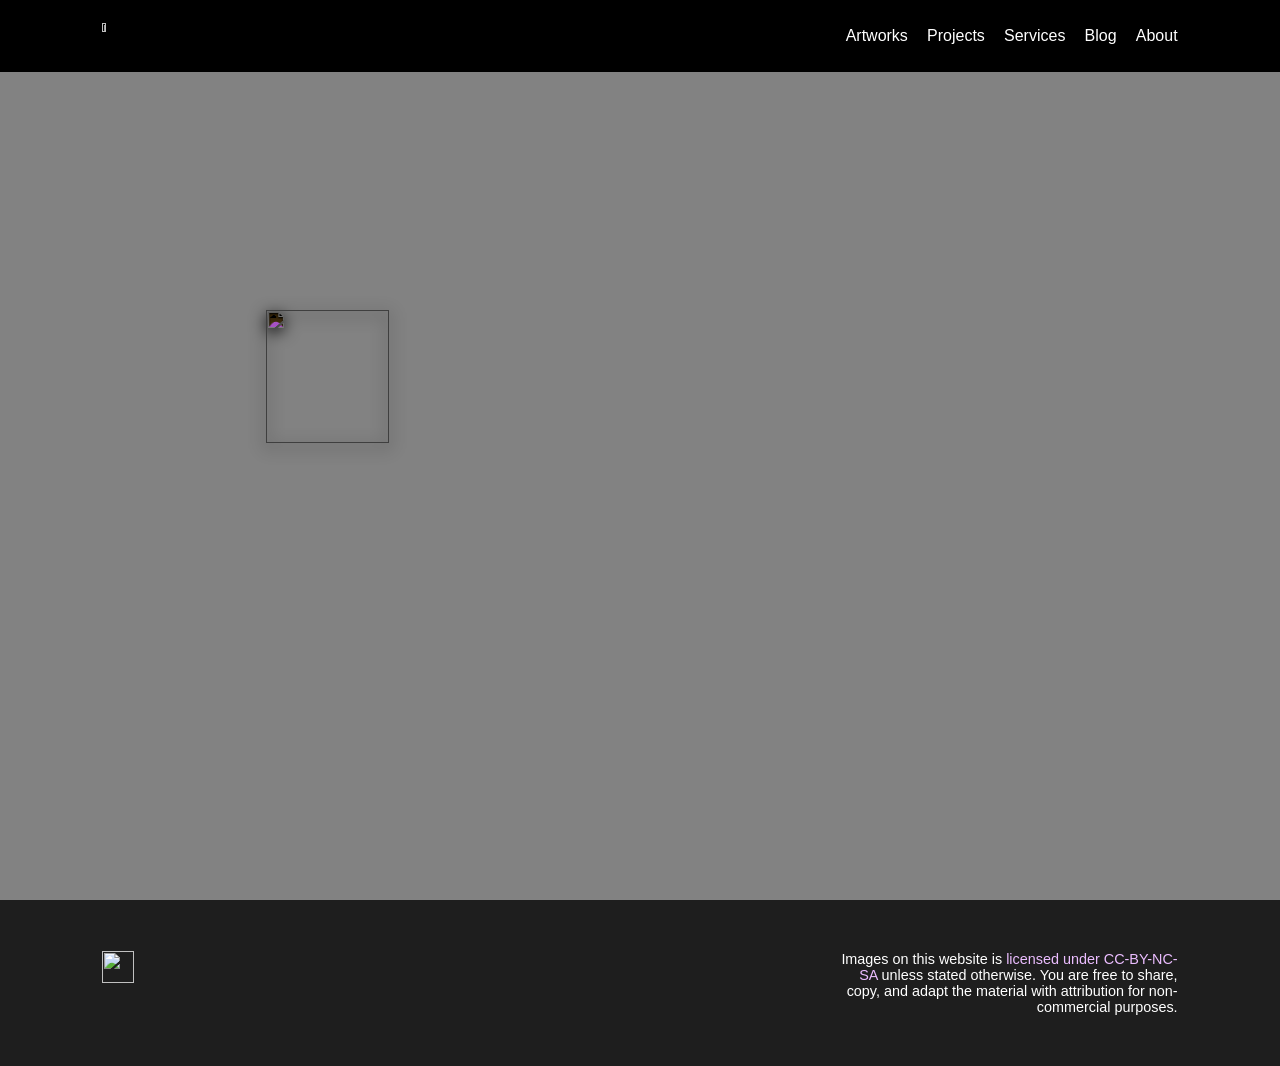
==== index.html @ 1b78b903 "initial" ====
<html lang="en">
    <head>
        <meta charset="UTF-8" />
        <meta name="viewport" content="width=device-width, initial-scale=1.0" />
        <link rel="preconnect" href="https://rsms.me/" />
        <link rel="stylesheet" href="https://rsms.me/inter/inter.css" />
        <link rel="stylesheet" href="/stylesheet.css" />
        <title>Homepage - ododevs</title>
    </head>

    <body>
        <div id="header">
            <div>
                <img
                    src="/web-assets/ododevs logo white.png"
                    style="height: 35%"
                />
            </div>
            <div id="links">
                <a href="/art/">Artworks</a>
                <a href="/projects/">Projects</a>
                <a href="/subsystem/">Services</a>
                <a href="/blog/">Blog</a>
                <a href="/me/">About</a>
            </div>
            <select id="links-dropdown">
                <option>Homepage</option>
                <option>Artworks</option>
                <option>Projects</option>
                <option>Services</option>
                <option>Blog</option>
                <option>About</option>
            </select>
        </div>
        <div id="hero">
            <img
                src="/web-assets/artworks/adipllogo.svg"
                style="
                    filter: invert(100%)
                        drop-shadow(0px 4px 8px rgba(0, 0, 0, 50));
                    height: 40%;
                "
            />
            <div></div>
        </div>
        <div id="content"></div>
        <div id="footer">
            <div id="logo-footer">
                <img
                    src="/web-assets/ododevs logo white.png"
                    style="height: 32px"
                />
            </div>
            <div id="footer-links">
            </div>
            <div id="footer-text">
                Images on this website is
                <a href="https://creativecommons.org/licenses/by-nc-sa/4.0/"
                    >licensed under CC-BY-NC-SA</a
                >
                unless stated otherwise. You are free to share, copy, and adapt
                the material with attribution for non-commercial purposes.
            </div>
        </div>
    </body>
</html>
---- stylesheet.css ----
:root {
	font-family: Inter, sans-serif;
	font-feature-settings: 'liga' 1, 'calt' 1;
}

@supports (font-variation-settings: normal) {
	:root {
		font-family: InterVariable, sans-serif;
	}
}

body {
	padding: 0;
	margin: 0;
	background-color: rgb(130, 130, 130);
	color: rgb(100, 74, 111);
	overflow-x: hidden;
}

#header {
	padding-left: 8%;
	background-color: rgb(0, 0, 0);
	padding-right: 8%;
	height: 8%;
	display: flex;
	flex-wrap: wrap;
	justify-content: space-between;
	align-items: center;
	color: white;
}

#header #links {
	display: flex;
	flex-direction: row;
	gap: 1.2rem;
}

#header #links a {
	color: white;
	text-decoration: none;
}

#header #links a:hover {
	color: rgb(230, 171, 255);
}

#hero {
	height: 92%;
	padding-left: 20%;
	padding-right: 20%;
	background-image:
		url(/web-assets/artworks/painterly\ study\ 2.png);
	background-repeat: no-repeat;
	background-size: cover;
	background-position: center;
	display: flex;
	flex-direction: column;
	justify-content: center;
	font-size: 1.6rem;
	text-shadow: 0px 3px 7px rgba(0, 0, 0, 0.61);
}

#hero * {
	margin: 10px;
	color: white;
}

#hero img {
	max-width: 100%;
}

#content {
	padding-left: 8%;
	;
}

#footer {
	padding-top: 4%;
	padding-bottom: 4%;
	padding-left: 8%;
	padding-right: 8%;
	background-color: rgb(30, 30, 30);
	color: white;
	display: grid;
	grid-template-columns: repeat(3, 1fr);
	grid-template-rows: repeat(1, 1fr);
	gap: 8px;
	flex-wrap: wrap;
	flex-direction: column;
	justify-content: center;
	font-size: 0.9rem;
}

#footer #footer-text {
	text-align: right;
}

#footer #footer-links {
	display: flex;
	flex-direction: row;
	justify-content: center;
	text-align: center;
	gap: 2%;
}

#footer a {
	color: rgb(235, 189, 255);
	text-decoration: none;
}

#footer a:hover {
	color: rgb(255, 255, 255);
}


#links-dropdown {
	display: none;
}

@media (max-width: 630px) {
	#links a {
		display: none;
	}

	#links-dropdown {
		display: block;
		padding: 5px;
		border-radius: 5px;
	}
}


@media (max-width: 1000px) {
	#footer {
		padding-top: 8%;
		padding-bottom: 8%;
		padding-left: 8%;
		padding-right: 8%;
		background-color: rgb(30, 30, 30);
		color: white;
		display: grid;
		grid-template-columns: repeat(1, 1fr);
		grid-template-rows: repeat(3, 1fr);
		gap: 8px;
		flex-wrap: wrap;
		flex-direction: column;
		justify-content: center;
		font-size: 0.9rem;
	}

	#footer #logo-footer {
		padding-bottom: 10%;
		display: flex;
		justify-content: center;
	}

	#footer #footer-text {
		text-align: center;
	}
}
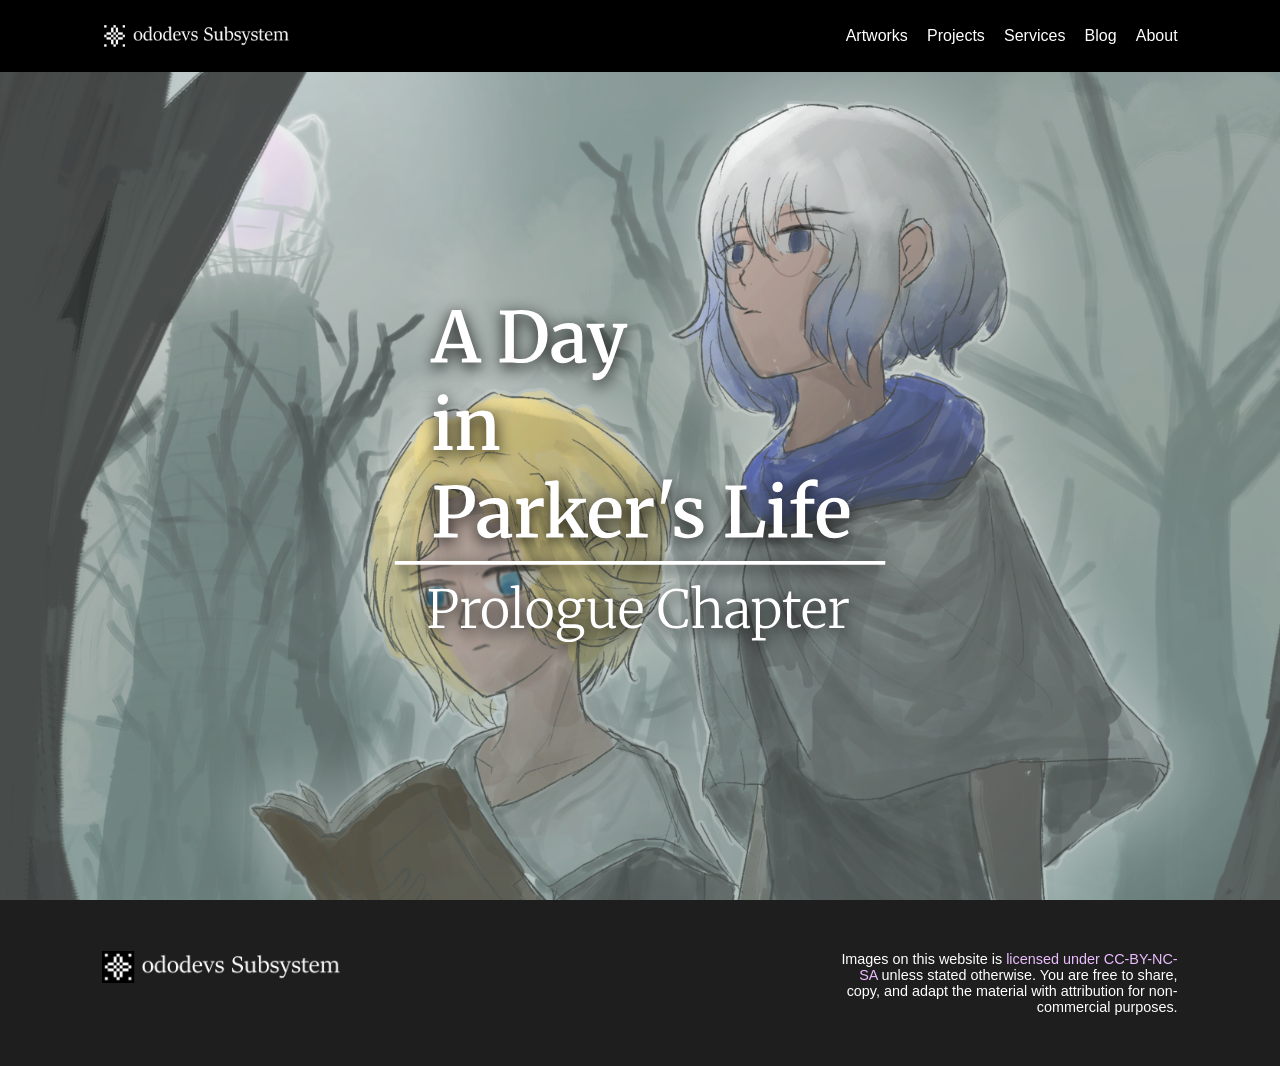
==== commit 73456a1e: "remove leading slash in asset names" ====
--- a/index.html
+++ b/index.html
@@ -4,7 +4,7 @@
         <meta name="viewport" content="width=device-width, initial-scale=1.0" />
         <link rel="preconnect" href="https://rsms.me/" />
         <link rel="stylesheet" href="https://rsms.me/inter/inter.css" />
-        <link rel="stylesheet" href="/stylesheet.css" />
+        <link rel="stylesheet" href="stylesheet.css" />
         <title>Homepage - ododevs</title>
     </head>
 
@@ -12,7 +12,7 @@
         <div id="header">
             <div>
                 <img
-                    src="/web-assets/ododevs logo white.png"
+                    src="web-assets/ododevs logo white.png"
                     style="height: 35%"
                 />
             </div>
@@ -34,7 +34,7 @@
         </div>
         <div id="hero">
             <img
-                src="/web-assets/artworks/adipllogo.svg"
+                src="web-assets/artworks/adipllogo.svg"
                 style="
                     filter: invert(100%)
                         drop-shadow(0px 4px 8px rgba(0, 0, 0, 50));
@@ -47,7 +47,7 @@
         <div id="footer">
             <div id="logo-footer">
                 <img
-                    src="/web-assets/ododevs logo white.png"
+                    src="web-assets/ododevs logo white.png"
                     style="height: 32px"
                 />
             </div>
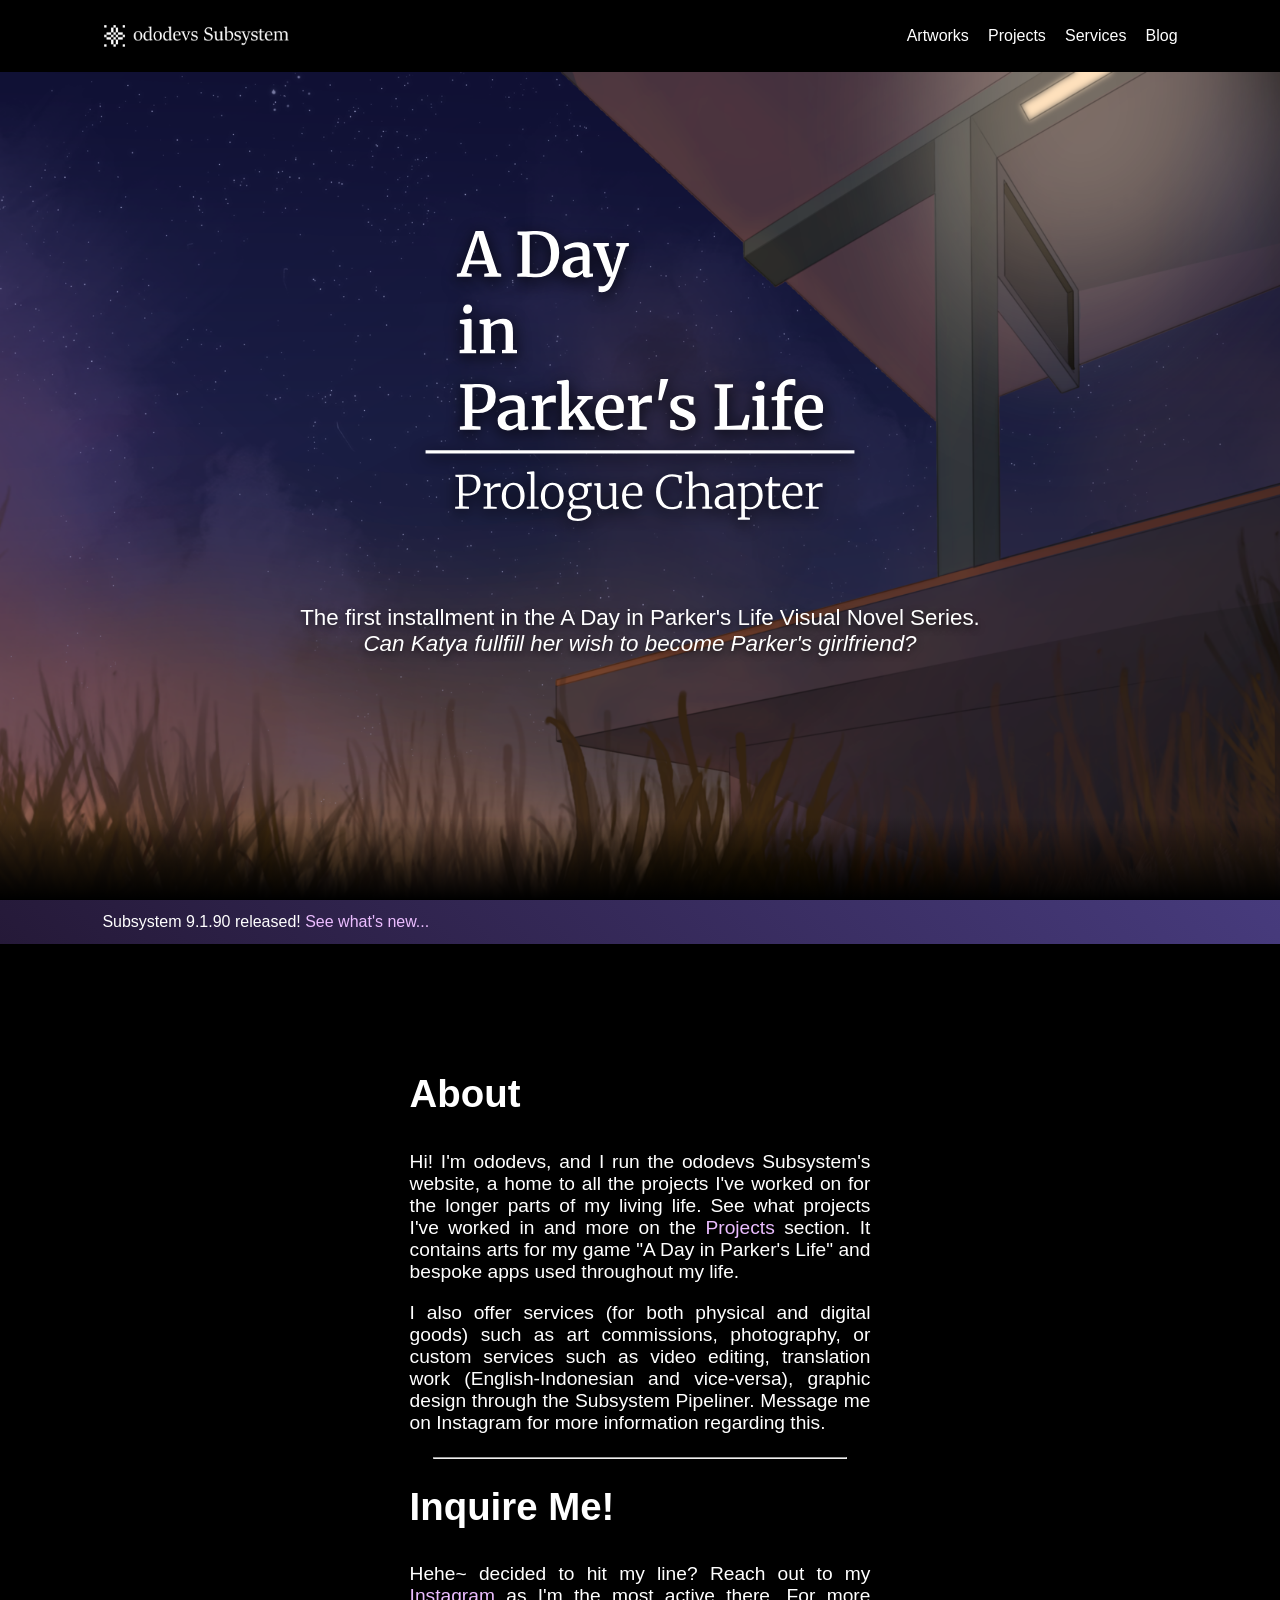
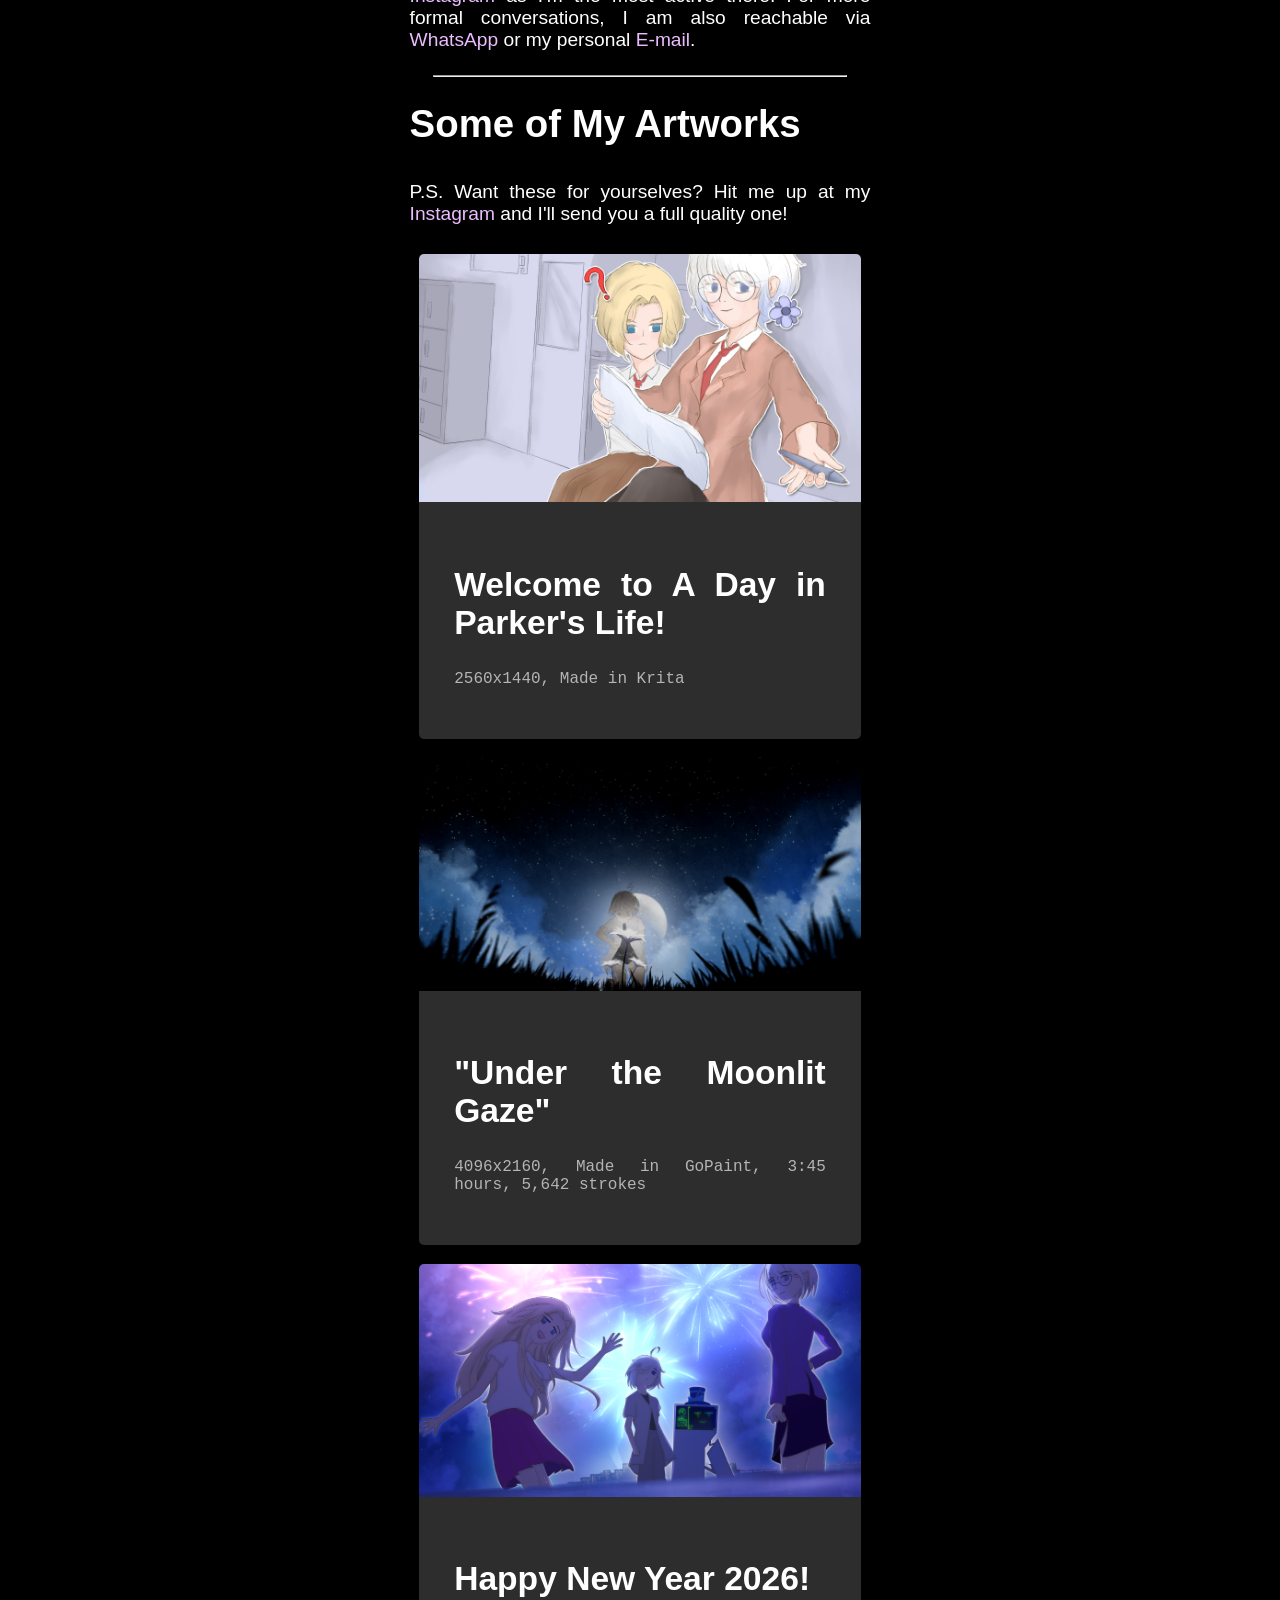
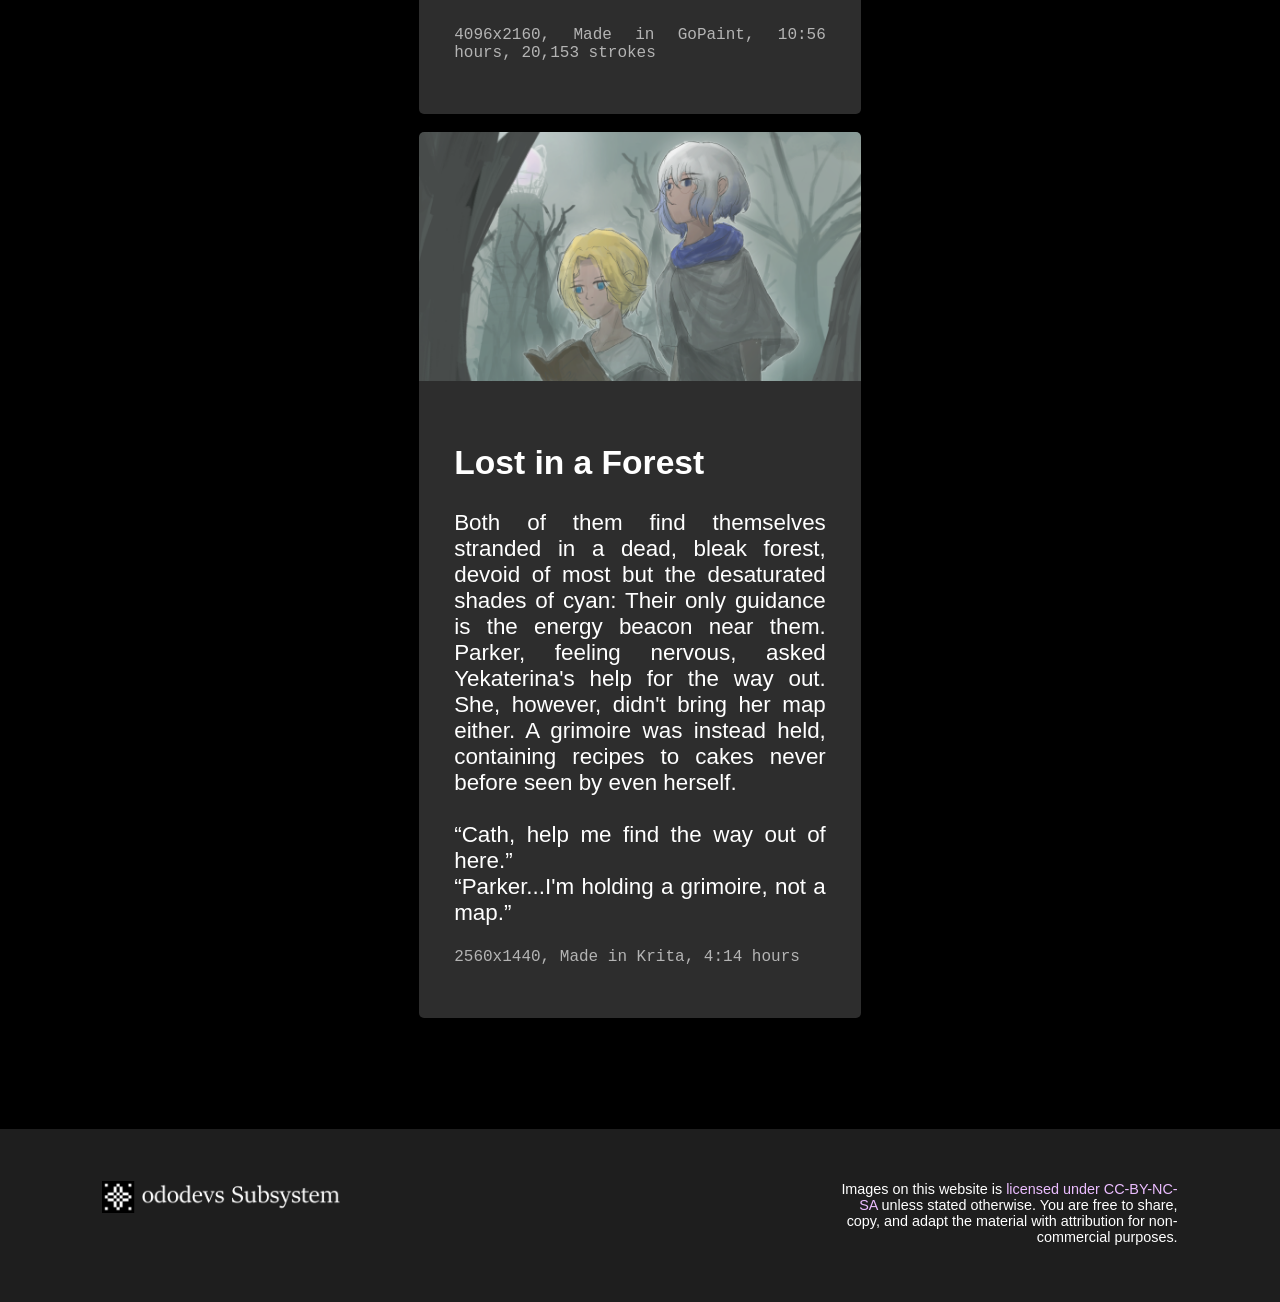
==== commit 11c3b8f0: "new version essentially final iirc idk man" ====
--- a/index.html
+++ b/index.html
@@ -1,66 +1,147 @@
 <html lang="en">
-    <head>
-        <meta charset="UTF-8" />
-        <meta name="viewport" content="width=device-width, initial-scale=1.0" />
-        <link rel="preconnect" href="https://rsms.me/" />
-        <link rel="stylesheet" href="https://rsms.me/inter/inter.css" />
-        <link rel="stylesheet" href="stylesheet.css" />
-        <title>Homepage - ododevs</title>
-    </head>
 
-    <body>
-        <div id="header">
-            <div>
-                <img
-                    src="web-assets/ododevs logo white.png"
-                    style="height: 35%"
-                />
-            </div>
-            <div id="links">
-                <a href="/art/">Artworks</a>
-                <a href="/projects/">Projects</a>
-                <a href="/subsystem/">Services</a>
-                <a href="/blog/">Blog</a>
-                <a href="/me/">About</a>
-            </div>
-            <select id="links-dropdown">
-                <option>Homepage</option>
-                <option>Artworks</option>
-                <option>Projects</option>
-                <option>Services</option>
-                <option>Blog</option>
-                <option>About</option>
-            </select>
+<head>
+    <meta charset="UTF-8" />
+    <meta name="viewport" content="width=device-width, initial-scale=1.0" />
+    <link rel="preconnect" href="https://rsms.me/" />
+    <link rel="stylesheet" href="https://rsms.me/inter/inter.css" />
+    <link rel="stylesheet" href="/stylesheet.css" />
+    <title>Homepage - ododevs</title>
+</head>
+
+<body>
+    <div id="header">
+        <div>
+            <img src="/web-assets/ododevs logo white.png" style="height: 35%" />
         </div>
-        <div id="hero">
-            <img
-                src="web-assets/artworks/adipllogo.svg"
-                style="
+        <div id="links">
+            <a href="/art/">Artworks</a>
+            <a href="/projects/">Projects</a>
+            <a href="/subsystem/">Services</a>
+            <a href="/blog/">Blog</a>
+        </div>
+        <select id="links-dropdown">
+            <option value="">Homepage</option>
+            <option value="art">Artworks</option>
+            <option value="projects">Projects</option>
+            <option value="subsystem">Services</option>
+            <option value="blog">Blog</option>
+        </select>
+    </div>
+    <div id="hero">
+        <img src="/web-assets/artworks/adipllogo.svg" style="
                     filter: invert(100%)
                         drop-shadow(0px 4px 8px rgba(0, 0, 0, 50));
-                    height: 40%;
-                "
-            />
-            <div></div>
-        </div>
-        <div id="content"></div>
-        <div id="footer">
-            <div id="logo-footer">
-                <img
-                    src="web-assets/ododevs logo white.png"
-                    style="height: 32px"
-                />
+                    height: 35%;
+                " />
+        <p>The first installment in the A Day in Parker's Life Visual Novel Series.<br><i>Can Katya fullfill her wish to
+                become Parker's girlfriend?</i></p>
+        <div></div>
+    </div>
+    <div id="banner" style="display:block;">
+        Subsystem 9.1.90 released!
+        <a href="">See what's new...</a>
+    </div>
+    <div id="content">
+        <h1>About</h1>
+        <p>
+            Hi! I'm ododevs, and I run the ododevs Subsystem's website,
+            a home to all the projects I've worked on for the longer
+            parts of my living life. See what projects I've worked
+            in and more on the <a href="projects/">Projects</a> section. It contains arts for my game "A Day in Parker's
+            Life" and bespoke apps used throughout my life.
+        </p>
+        <p>I also offer services (for both physical and digital goods) such as art commissions, photography, or custom
+            services such as video editing, translation work (English-Indonesian and vice-versa), graphic design through
+            the Subsystem Pipeliner. Message me on Instagram for more information regarding this.</p>
+        <hr>
+        <h1>
+            Inquire Me!
+        </h1>
+        <p>
+            Hehe~ decided to hit my line? Reach out to my <a href="INSTA LINK">Instagram</a>
+            as I'm the most active there. For more formal conversations, I am also
+            reachable via <a href="WHATSAPP LINK">WhatsApp</a> or my personal
+            <a href="EMAIL">E-mail</a>.
+        </p>
+        <hr>
+        <h1>Some of My Artworks</h1>
+        <p>P.S. Want these for yourselves? Hit me up at my <a href="INSTA LINK">Instagram</a> and I'll send you a full
+            quality one!</p>
+        <div id="artwork-container">
+            <div class="artwork">
+                <img src="/web-assets/artworks/title screen7.png">
+                <div class="artwork-info">
+                    <h2>Welcome to A Day in Parker's Life!</h2>
+                    <p class="mono">
+                        2560x1440, Made in Krita
+                    </p>
+                </div>
             </div>
-            <div id="footer-links">
+            <div class="artwork">
+                <img src="/web-assets/artworks/Untitled 43_202604220904_54665.png">
+                <div class="artwork-info">
+                    <h2>"Under the Moonlit Gaze"</h2>
+                    <p class="mono">
+                        4096x2160, Made in GoPaint, 3:45 hours, 5,642 strokes
+                    </p>
+                </div>
             </div>
-            <div id="footer-text">
-                Images on this website is
-                <a href="https://creativecommons.org/licenses/by-nc-sa/4.0/"
-                    >licensed under CC-BY-NC-SA</a
-                >
-                unless stated otherwise. You are free to share, copy, and adapt
-                the material with attribution for non-commercial purposes.
+            <div class="artwork">
+                <img src="/web-assets/artworks/Untitled 296_202604212254_32360.png">
+                <div class="artwork-info">
+                    <h2>Happy New Year 2026!</h2>
+                    <p class="mono">
+                        4096x2160, Made in GoPaint, 10:56 hours, 20,153 strokes
+                    </p>
+                </div>
+            </div>
+            <div class="artwork">
+                <img src="/web-assets/artworks/painterly study 2.png">
+                <div class="artwork-info">
+                    <h2>Lost in a Forest</h2>
+                    <p>Both of them find themselves stranded in a dead, bleak forest, devoid of most but the desaturated
+                        shades of cyan: Their only guidance is the energy beacon near them. Parker, feeling nervous,
+                        asked Yekaterina's help for the way out. She, however, didn't bring her map either. A grimoire
+                        was instead held, containing recipes to cakes never before seen by even herself.
+                        <br><br>
+                        “Cath, help me find the way out of here.”<br>
+                        “Parker...I'm holding a grimoire, not a map.”
+                    </p>
+                    <p class="mono">
+                        2560x1440, Made in Krita, 4:14 hours
+                    </p>
+                </div>
             </div>
         </div>
-    </body>
-</html>
+    </div>
+
+    </div>
+    <div id="footer">
+        <div id="logo-footer">
+            <img src="/web-assets/ododevs logo white.png" style="height: 32px" />
+        </div>
+        <div id="footer-links">
+        </div>
+        <div id="footer-text">
+            Images on this website is
+            <a href="https://creativecommons.org/licenses/by-nc-sa/4.0/">licensed under CC-BY-NC-SA</a>
+            unless stated otherwise. You are free to share, copy, and adapt
+            the material with attribution for non-commercial purposes.
+        </div>
+    </div>
+</body>
+<script>
+    const linksDropdown = document.getElementById('links-dropdown');
+    linksDropdown.addEventListener('change', function () {
+        const targetPath = this.value;
+        if (targetPath === "") {
+            window.location.href = "/";
+        } else {
+            window.location.href = `/${targetPath}/`;
+        }
+        this.value = "";
+    });
+</script>
+
+</html>
--- a/stylesheet.css
+++ b/stylesheet.css
@@ -12,8 +12,8 @@
 body {
 	padding: 0;
 	margin: 0;
-	background-color: rgb(130, 130, 130);
-	color: rgb(100, 74, 111);
+	background-color: rgb(30, 30, 30);
+	color: rgb(255, 255, 255);
 	overflow-x: hidden;
 }
 
@@ -27,21 +27,39 @@
 	justify-content: space-between;
 	align-items: center;
 	color: white;
+	z-index: 999;
 }
 
 #header #links {
 	display: flex;
 	flex-direction: row;
 	gap: 1.2rem;
+
 }
 
 #header #links a {
 	color: white;
 	text-decoration: none;
+	font-size: 100%;
 }
 
 #header #links a:hover {
 	color: rgb(230, 171, 255);
+	text-decoration: underline;
+}
+
+#header #links .currently-selected {
+	text-decoration: underline;
+	text-decoration-style: wavy;
+}
+
+#banner {
+	padding: 1%;
+	padding-left: 8%;
+	padding-right: 8%;
+	background: linear-gradient(224deg, rgba(71, 59, 125, 1) 0%, rgb(37, 25, 56) 100%);
+	display: flex;
+	justify-content: space-between;
 }
 
 #hero {
@@ -49,20 +67,39 @@
 	padding-left: 20%;
 	padding-right: 20%;
 	background-image:
-		url(/web-assets/artworks/painterly\ study\ 2.png);
+		linear-gradient(180deg, rgba(0, 0, 0, 0) 90%, rgba(0, 0, 0, 1) 100%),
+		url(/web-assets/artworks/mainmenu.png);
 	background-repeat: no-repeat;
 	background-size: cover;
 	background-position: center;
 	display: flex;
 	flex-direction: column;
 	justify-content: center;
-	font-size: 1.6rem;
+	font-size: 1.4rem;
 	text-shadow: 0px 3px 7px rgba(0, 0, 0, 0.61);
 }
 
+#hero-alt {
+	height: 30%;
+	padding-left: 20%;
+	padding-right: 20%;
+	background-image:
+		linear-gradient(180deg, rgba(0, 0, 0, 0) 90%, rgba(0, 0, 0, 1) 100%),
+		url(/web-assets/artworks/mainmenu.png);
+	background-repeat: no-repeat;
+	background-size: cover;
+	background-position: center;
+	display: flex;
+	flex-direction: column;
+	justify-content: center;
+	font-size: 1.4rem;
+	text-shadow: 0px 3px 7px rgba(0, 0, 0, 0.61);
+}
+
 #hero * {
-	margin: 10px;
-	color: white;
+	padding: 4%;
+	color: white;
+	text-align: center;
 }
 
 #hero img {
@@ -70,8 +107,50 @@
 }
 
 #content {
-	padding-left: 8%;
-	;
+	font-size: 1.2rem;
+	text-align: justify;
+	padding-left: 32%;
+	padding-right: 32%;
+	padding-top: 8%;
+	padding-bottom: 8%;
+	color: white;
+	background-color: black;
+}
+
+#content img {
+	width: 100%;
+	border-radius: 5px 5px 0px 0px;
+}
+
+#content h1 {
+	padding-bottom: 2%;
+}
+
+#content #artwork-container {
+	display: grid;
+	grid-template-columns: repeat(1, 1fr);
+}
+
+#content #artwork-container .artwork {
+	padding: 2%;
+}
+
+#content .artwork-info {
+	font-size: 1.4rem;
+	border-radius: 0px 0px 5px 5px;
+	background-color: rgb(45, 45, 45);
+	padding: 8%;
+}
+
+
+.mono {
+	font-family: monospace;
+	font-size: 1rem;
+	color: rgb(180, 180, 180);
+}
+
+hr {
+	margin: 5%;
 }
 
 #footer {
@@ -103,13 +182,17 @@
 	gap: 2%;
 }
 
-#footer a {
+a {
 	color: rgb(235, 189, 255);
 	text-decoration: none;
 }
 
-#footer a:hover {
+a:hover {
 	color: rgb(255, 255, 255);
+}
+
+#header .currently-selected {
+	color: rgb(235, 189, 255);
 }
 
 
@@ -118,19 +201,49 @@
 }
 
 @media (max-width: 630px) {
+
+
 	#links a {
 		display: none;
 	}
 
 	#links-dropdown {
 		display: block;
-		padding: 5px;
+		padding: 10px;
 		border-radius: 5px;
-	}
+		background-color: rgb(30, 30, 30);
+		border: 1px solid rgb(100, 74, 111);
+		color: white;
+	}
+
+	#hero p {
+		display: none;
+	}
+
+
 }
 
 
 @media (max-width: 1000px) {
+
+	#banner {
+		padding: 2%;
+		padding-left: 8%;
+		padding-right: 8%;
+		background: linear-gradient(224deg, rgba(71, 59, 125, 1) 0%, rgb(37, 25, 56) 100%);
+	}
+
+	#content {
+		font-size: 1.2rem;
+		text-align: justify;
+		padding-left: 8%;
+		padding-right: 8%;
+		padding-top: 8%;
+		padding-bottom: 8%;
+		color: white;
+		background-color: black;
+	}
+
 	#footer {
 		padding-top: 8%;
 		padding-bottom: 8%;
@@ -148,6 +261,10 @@
 		font-size: 0.9rem;
 	}
 
+	#footer #footer-links {
+		display: none;
+	}
+
 	#footer #logo-footer {
 		padding-bottom: 10%;
 		display: flex;
@@ -157,4 +274,9 @@
 	#footer #footer-text {
 		text-align: center;
 	}
+
+	#content #artwork-container {
+		display: grid;
+		grid-template-columns: repeat(1, 1fr);
+	}
 }
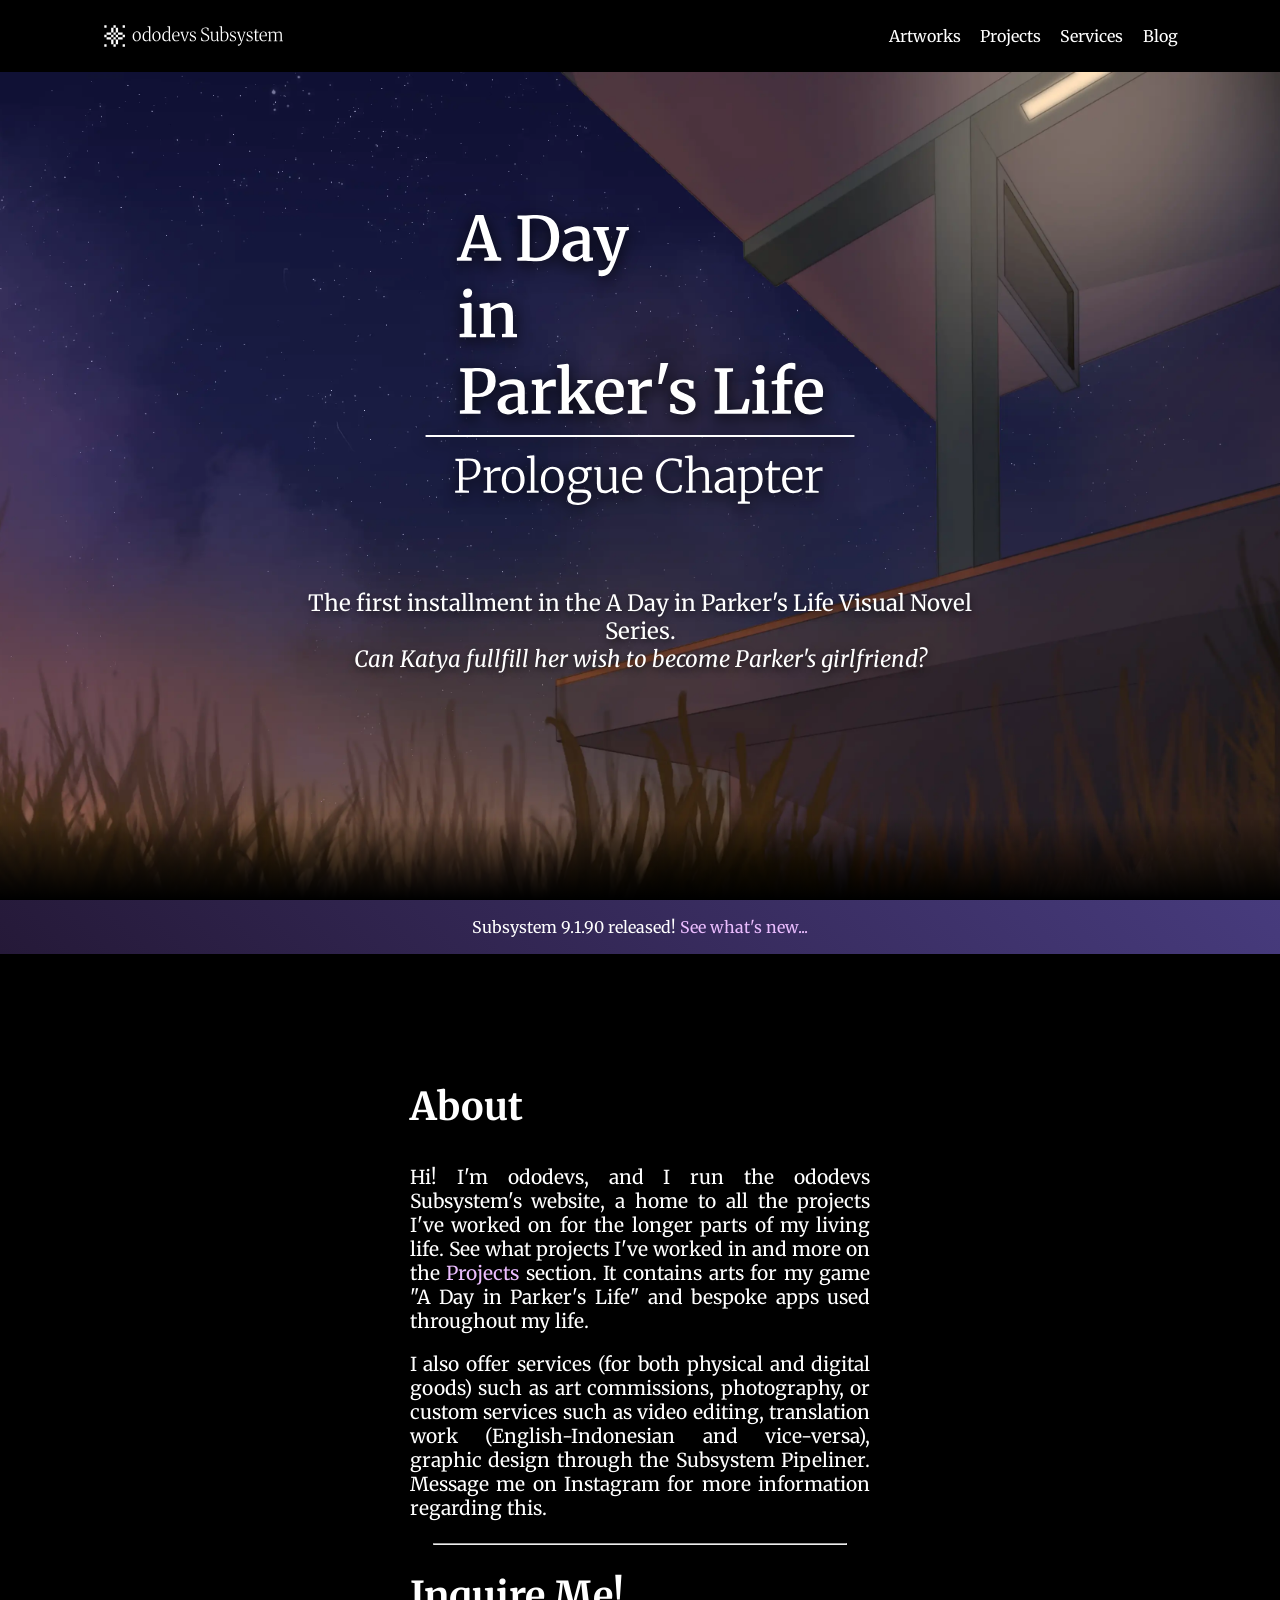
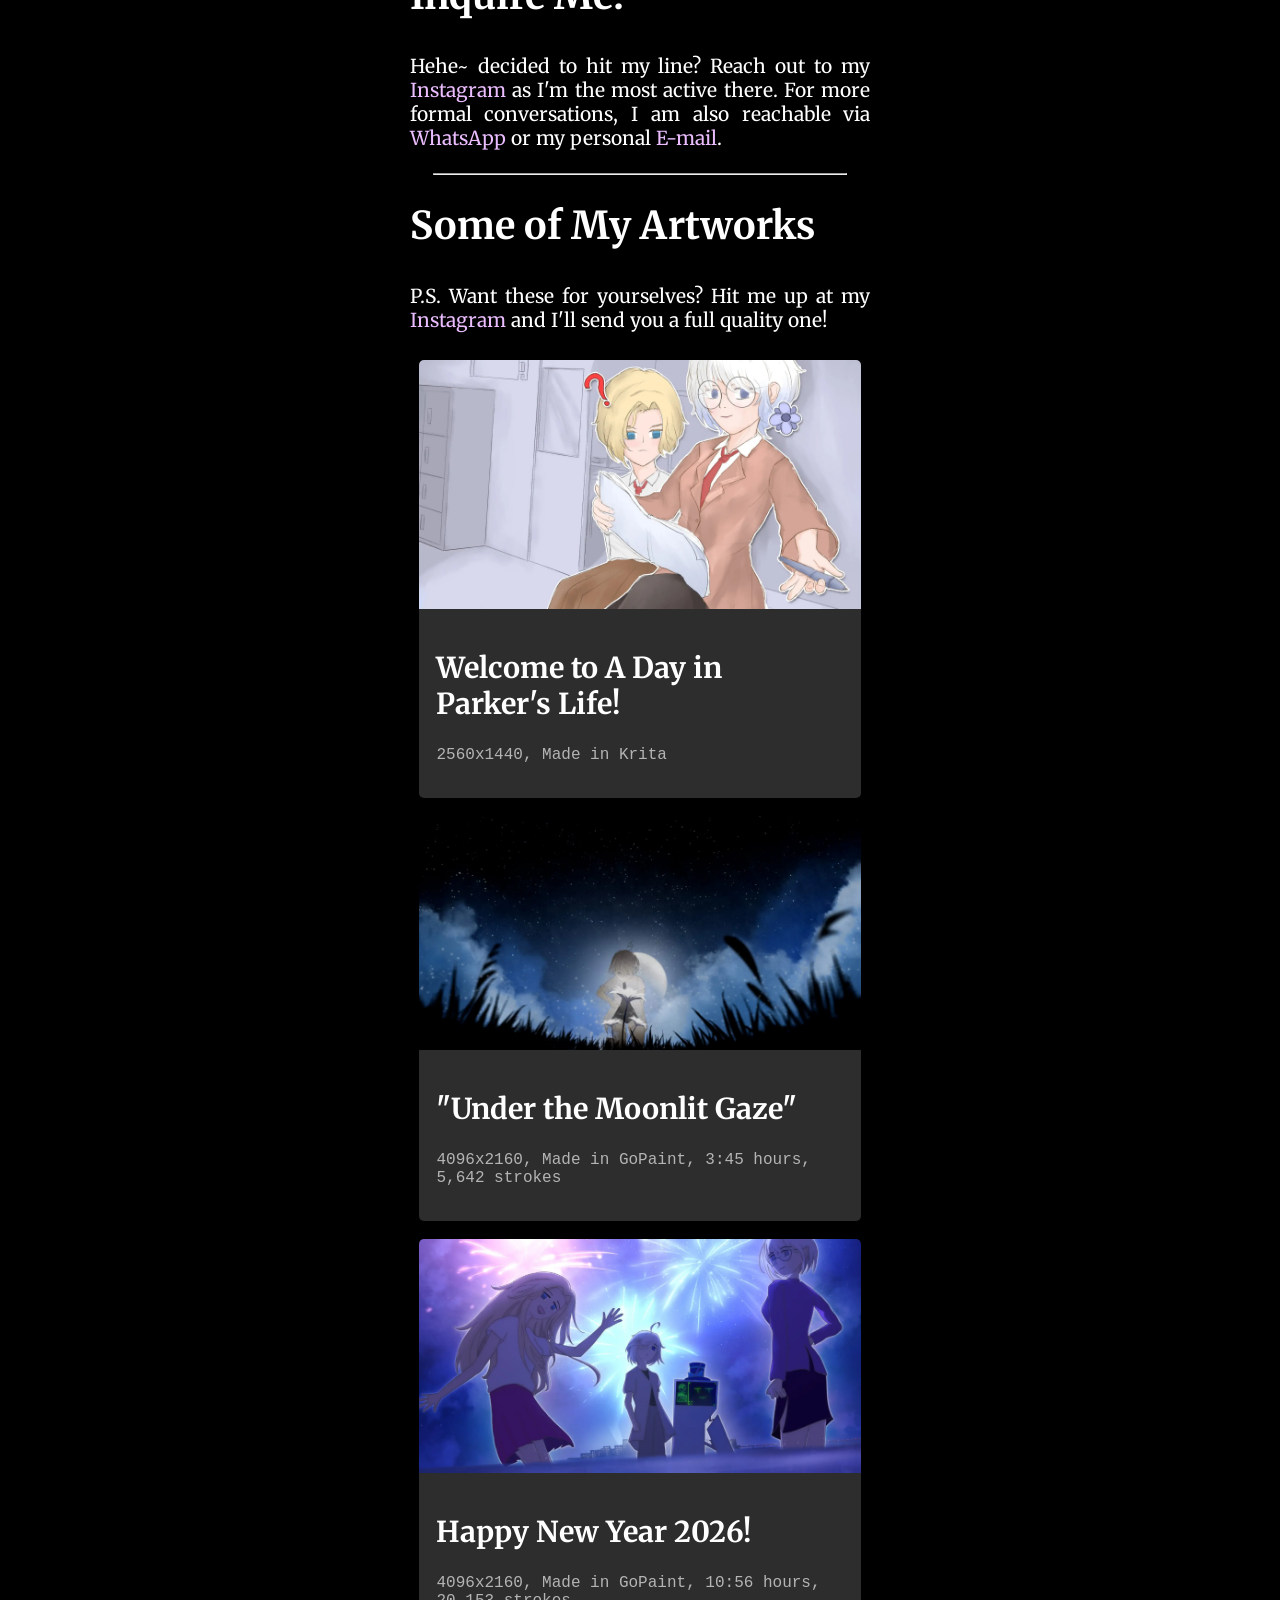
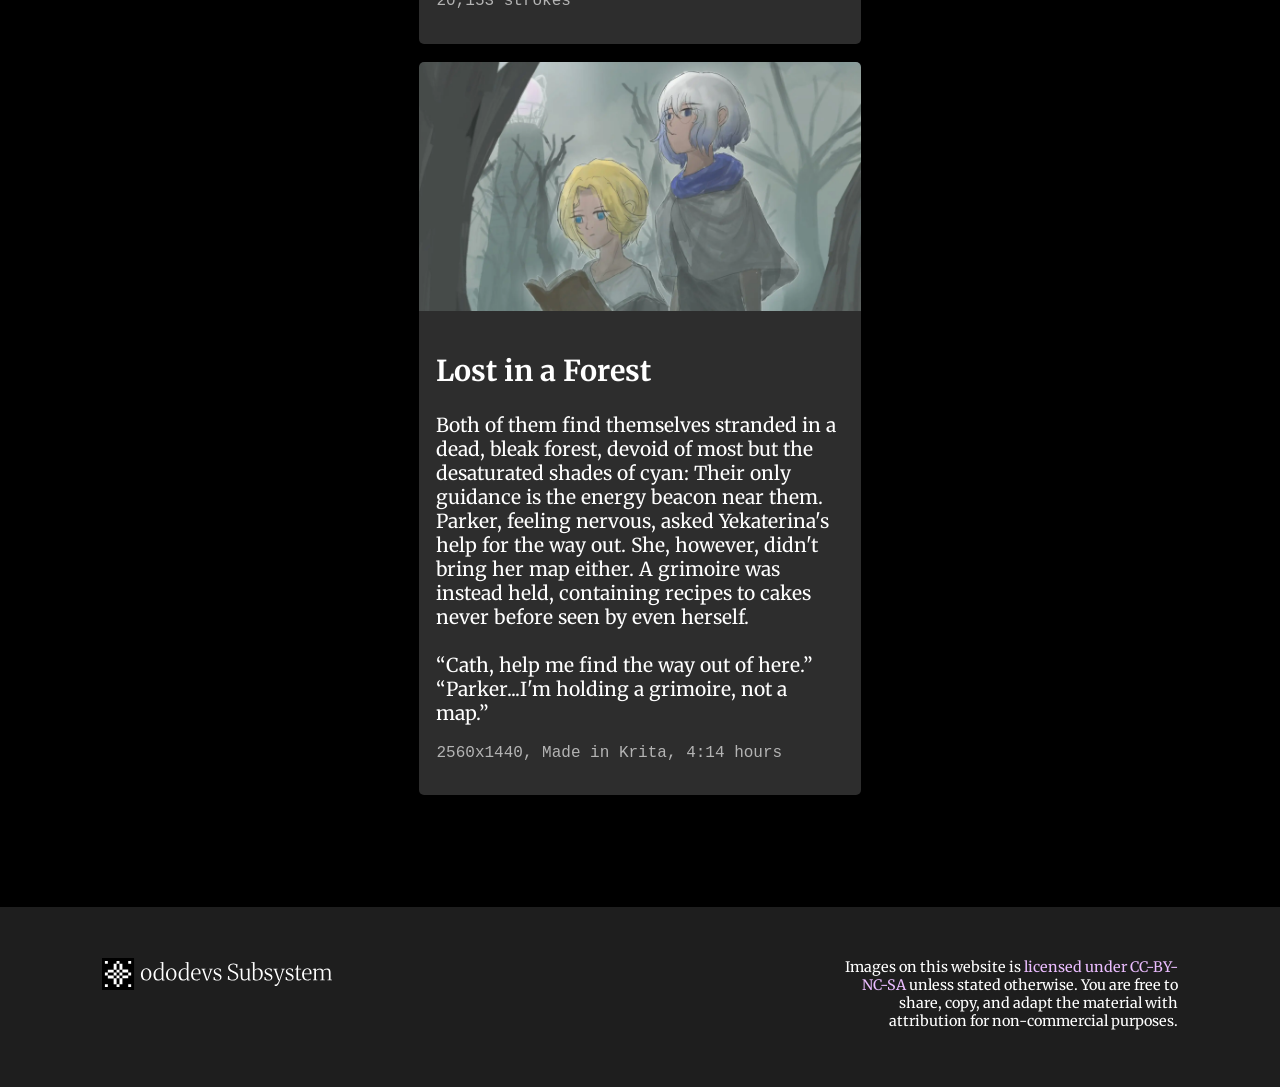
==== commit daeaf0ad: "Add files via upload" ====
--- a/index.html
+++ b/index.html
@@ -3,22 +3,26 @@
 <head>
     <meta charset="UTF-8" />
     <meta name="viewport" content="width=device-width, initial-scale=1.0" />
-    <link rel="preconnect" href="https://rsms.me/" />
-    <link rel="stylesheet" href="https://rsms.me/inter/inter.css" />
-    <link rel="stylesheet" href="/stylesheet.css" />
+    <link rel="preconnect" href="https://fonts.googleapis.com">
+    <link rel="preconnect" href="https://fonts.gstatic.com" crossorigin>
+    <link
+        href="https://fonts.googleapis.com/css2?family=Merriweather:ital,opsz,wght@0,18..144,300..900;1,18..144,300..900&display=swap"
+        rel="stylesheet">
+
+    <link rel="stylesheet" href="stylesheet.css" />
     <title>Homepage - ododevs</title>
 </head>
 
 <body>
     <div id="header">
         <div>
-            <img src="/web-assets/ododevs logo white.png" style="height: 35%" />
+            <img src="web-assets/ododevs logo white.svg" style="height: 35%" />
         </div>
         <div id="links">
-            <a href="/art/">Artworks</a>
-            <a href="/projects/">Projects</a>
-            <a href="/subsystem/">Services</a>
-            <a href="/blog/">Blog</a>
+            <a href="art/">Artworks</a>
+            <a href="projects/">Projects</a>
+            <a href="subsystem/">Services</a>
+            <a href="blog/">Blog</a>
         </div>
         <select id="links-dropdown">
             <option value="">Homepage</option>
@@ -29,7 +33,7 @@
         </select>
     </div>
     <div id="hero">
-        <img src="/web-assets/artworks/adipllogo.svg" style="
+        <img src="web-assets/artworks/adipllogo.svg" style="
                     filter: invert(100%)
                         drop-shadow(0px 4px 8px rgba(0, 0, 0, 50));
                     height: 35%;
@@ -70,7 +74,7 @@
             quality one!</p>
         <div id="artwork-container">
             <div class="artwork">
-                <img src="/web-assets/artworks/title screen7.png">
+                <img src="web-assets/artworks/title screen7.webp">
                 <div class="artwork-info">
                     <h2>Welcome to A Day in Parker's Life!</h2>
                     <p class="mono">
@@ -79,7 +83,7 @@
                 </div>
             </div>
             <div class="artwork">
-                <img src="/web-assets/artworks/Untitled 43_202604220904_54665.png">
+                <img src="web-assets/artworks/Untitled 43_202604220904_54665.webp">
                 <div class="artwork-info">
                     <h2>"Under the Moonlit Gaze"</h2>
                     <p class="mono">
@@ -88,7 +92,7 @@
                 </div>
             </div>
             <div class="artwork">
-                <img src="/web-assets/artworks/Untitled 296_202604212254_32360.png">
+                <img src="web-assets/artworks/Untitled 296_202604212254_32360.webp">
                 <div class="artwork-info">
                     <h2>Happy New Year 2026!</h2>
                     <p class="mono">
@@ -97,7 +101,7 @@
                 </div>
             </div>
             <div class="artwork">
-                <img src="/web-assets/artworks/painterly study 2.png">
+                <img src="web-assets/artworks/painterly study 2.webp">
                 <div class="artwork-info">
                     <h2>Lost in a Forest</h2>
                     <p>Both of them find themselves stranded in a dead, bleak forest, devoid of most but the desaturated
@@ -119,7 +123,7 @@
     </div>
     <div id="footer">
         <div id="logo-footer">
-            <img src="/web-assets/ododevs logo white.png" style="height: 32px" />
+            <img src="web-assets/ododevs logo white.svg" style="height: 32px" />
         </div>
         <div id="footer-links">
         </div>
@@ -136,9 +140,9 @@
     linksDropdown.addEventListener('change', function () {
         const targetPath = this.value;
         if (targetPath === "") {
-            window.location.href = "/";
+            window.location.href = "";
         } else {
-            window.location.href = `/${targetPath}/`;
+            window.location.href = `${targetPath}/`;
         }
         this.value = "";
     });
--- a/stylesheet.css
+++ b/stylesheet.css
@@ -5,7 +5,7 @@
 
 @supports (font-variation-settings: normal) {
 	:root {
-		font-family: InterVariable, sans-serif;
+		font-family: "Merriweather", serif;
 	}
 }
 
@@ -21,7 +21,7 @@
 	padding-left: 8%;
 	background-color: rgb(0, 0, 0);
 	padding-right: 8%;
-	height: 8%;
+	height: 8vh;
 	display: flex;
 	flex-wrap: wrap;
 	justify-content: space-between;
@@ -54,21 +54,23 @@
 }
 
 #banner {
-	padding: 1%;
+	height: 6vh;
 	padding-left: 8%;
 	padding-right: 8%;
 	background: linear-gradient(224deg, rgba(71, 59, 125, 1) 0%, rgb(37, 25, 56) 100%);
 	display: flex;
+	align-content: center;
 	justify-content: space-between;
+	text-align: center;
 }
 
 #hero {
-	height: 92%;
+	height: 92vh;
 	padding-left: 20%;
 	padding-right: 20%;
 	background-image:
 		linear-gradient(180deg, rgba(0, 0, 0, 0) 90%, rgba(0, 0, 0, 1) 100%),
-		url(/web-assets/artworks/mainmenu.png);
+		url(web-assets/artworks/mainmenu.webp);
 	background-repeat: no-repeat;
 	background-size: cover;
 	background-position: center;
@@ -85,7 +87,7 @@
 	padding-right: 20%;
 	background-image:
 		linear-gradient(180deg, rgba(0, 0, 0, 0) 90%, rgba(0, 0, 0, 1) 100%),
-		url(/web-assets/artworks/mainmenu.png);
+		url(web-assets/artworks/mainmenu.webp);
 	background-repeat: no-repeat;
 	background-size: cover;
 	background-position: center;
@@ -139,7 +141,9 @@
 	font-size: 1.4rem;
 	border-radius: 0px 0px 5px 5px;
 	background-color: rgb(45, 45, 45);
-	padding: 8%;
+	padding: 4%;
+	text-align: left;
+	font-size: 1.2rem;
 }
 
 
@@ -227,7 +231,6 @@
 @media (max-width: 1000px) {
 
 	#banner {
-		padding: 2%;
 		padding-left: 8%;
 		padding-right: 8%;
 		background: linear-gradient(224deg, rgba(71, 59, 125, 1) 0%, rgb(37, 25, 56) 100%);
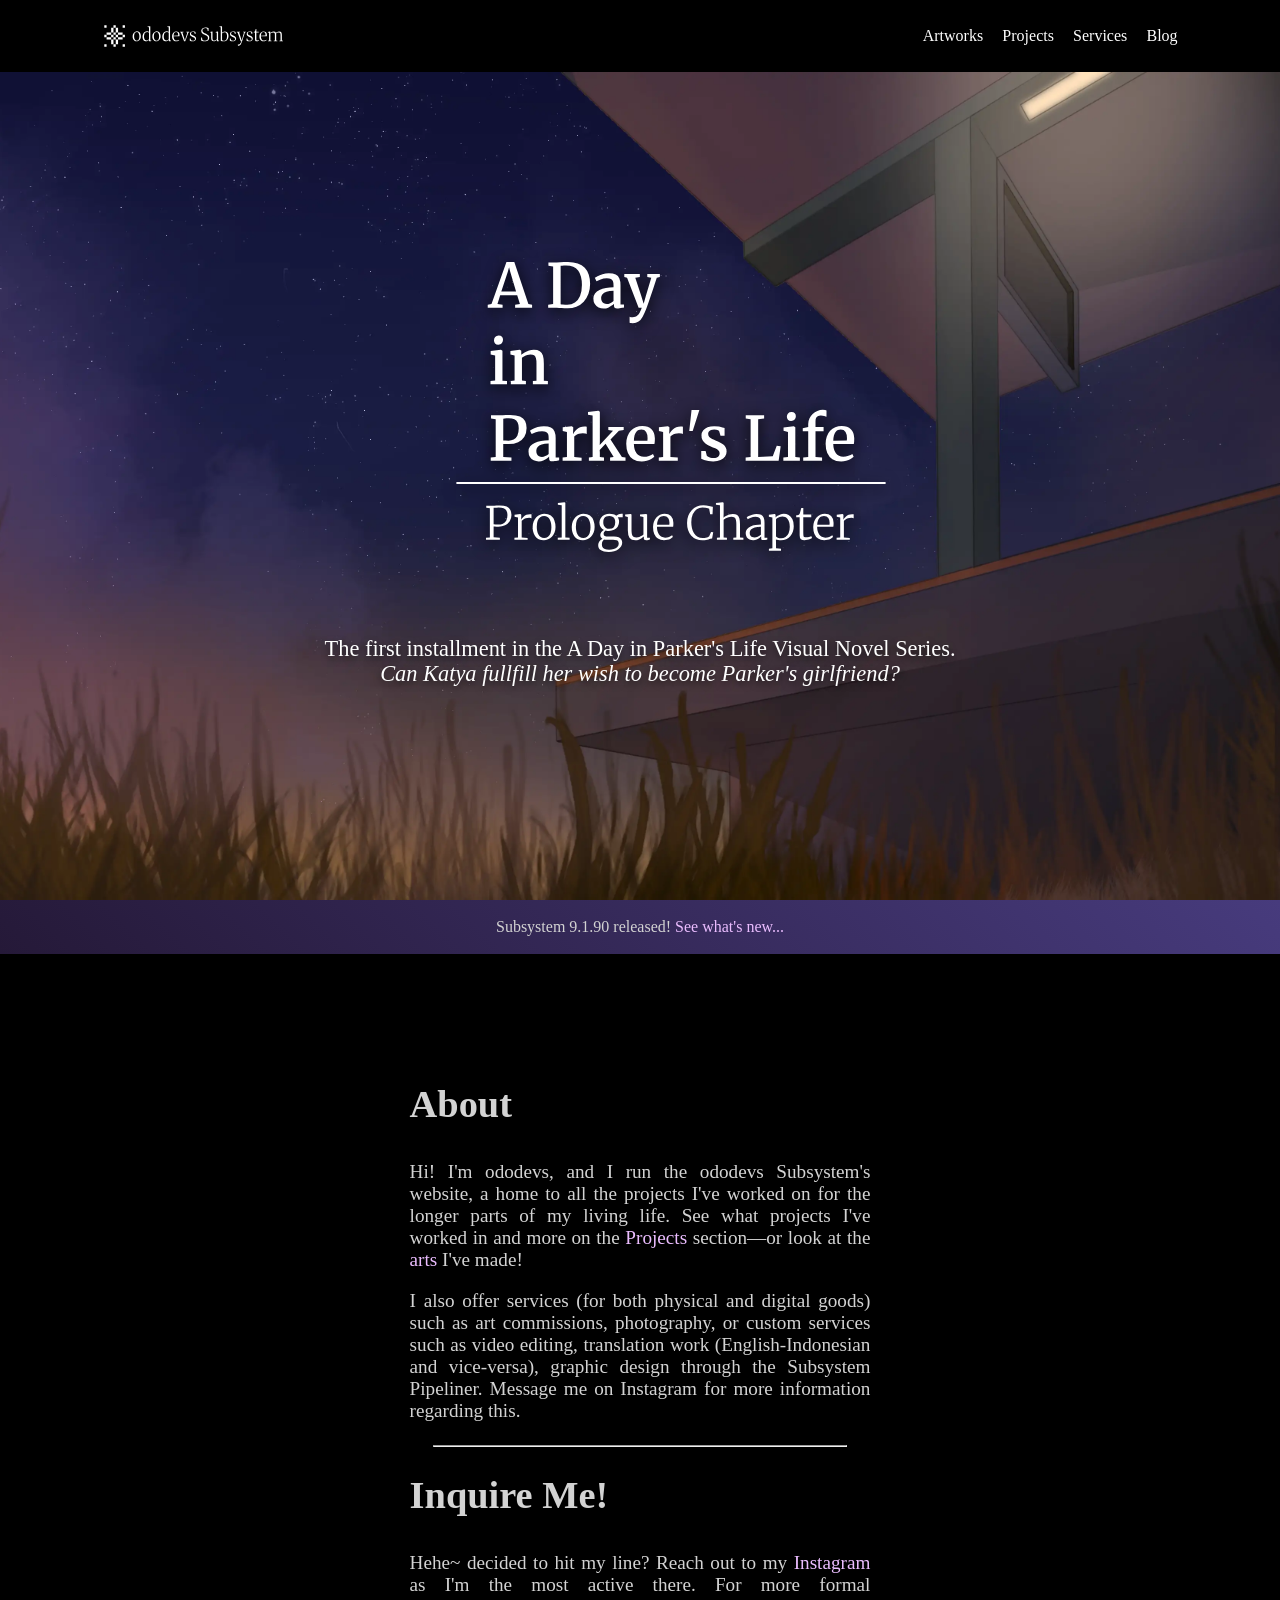
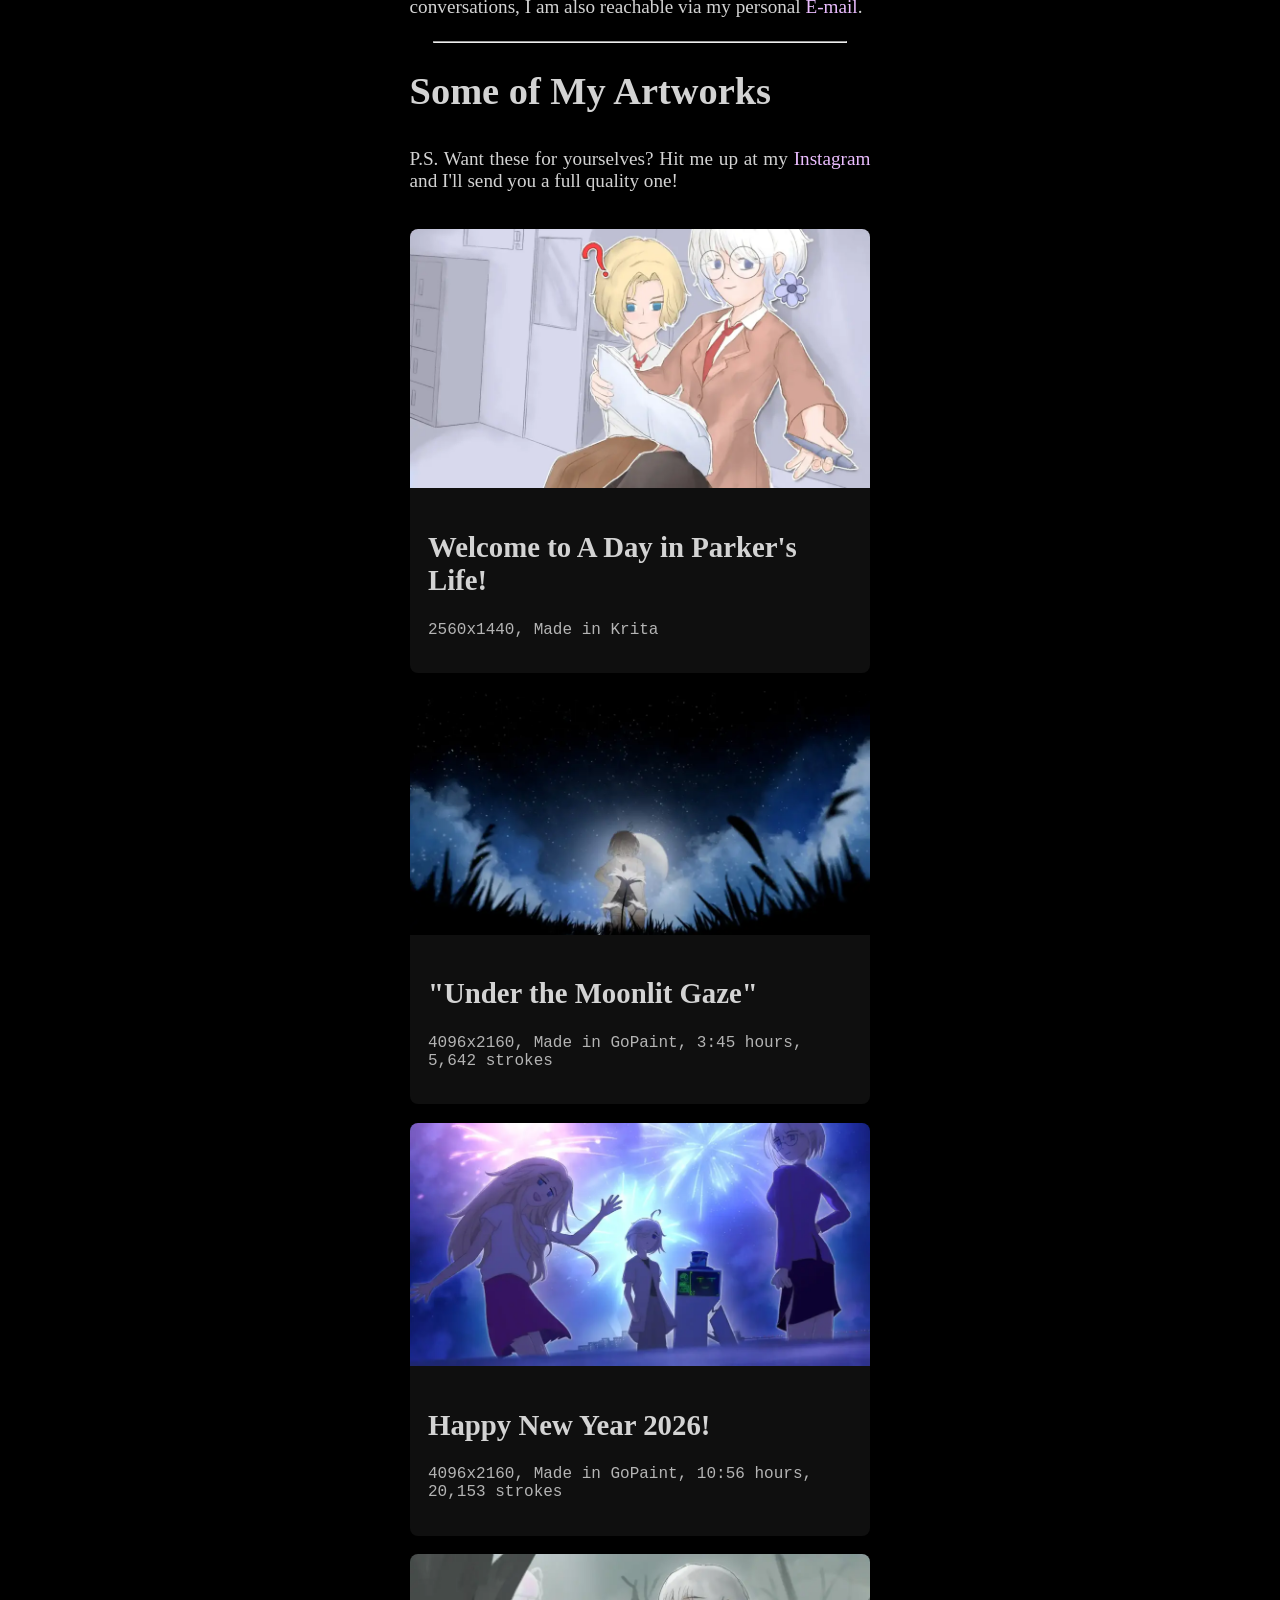
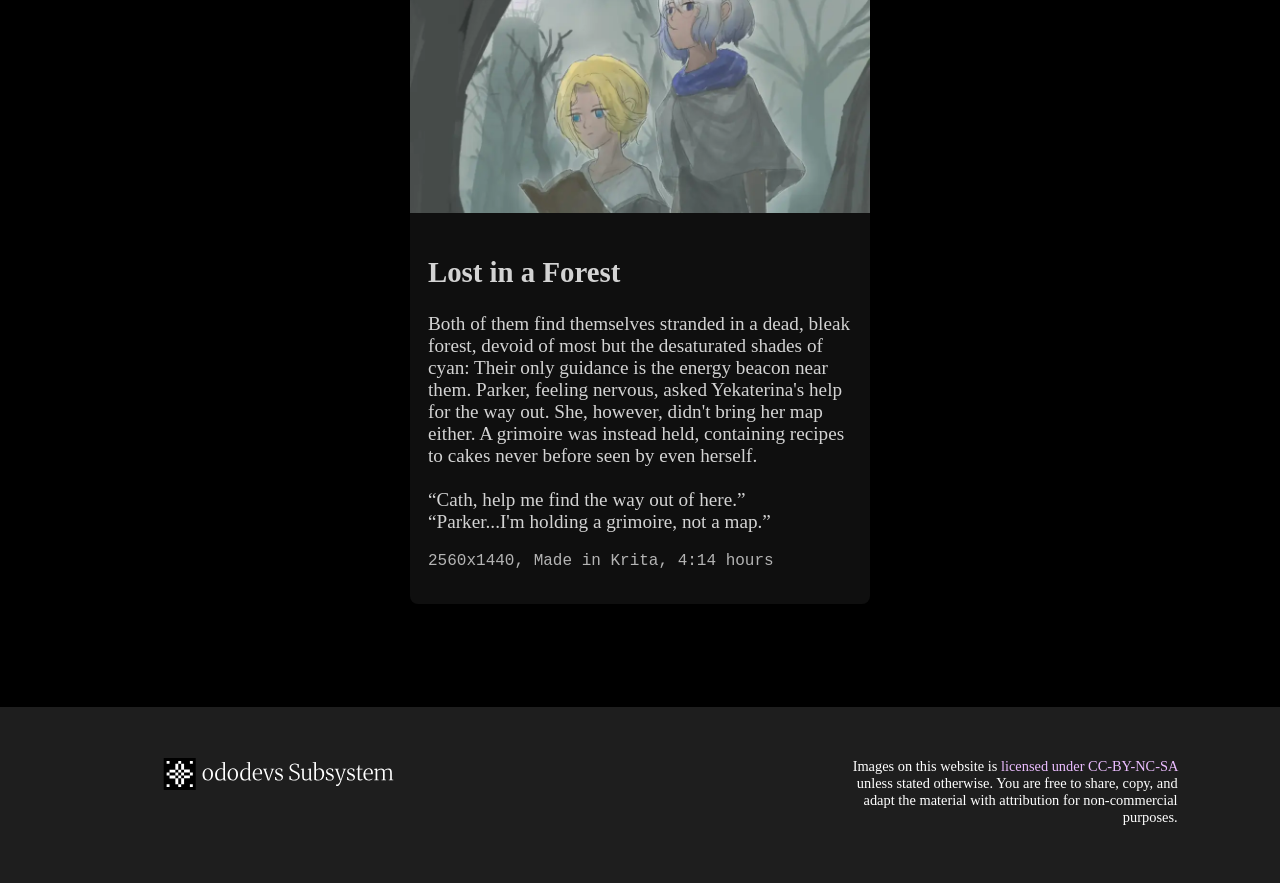
==== commit 4e93dca9: "the almost everything is functional update" ====
--- a/index.html
+++ b/index.html
@@ -7,7 +7,7 @@
     <link rel="preconnect" href="https://fonts.gstatic.com" crossorigin>
     <link
         href="https://fonts.googleapis.com/css2?family=Merriweather:ital,opsz,wght@0,18..144,300..900;1,18..144,300..900&display=swap"
-        rel="stylesheet">
+        rel="preload" as="style">
 
     <link rel="stylesheet" href="stylesheet.css" />
     <title>Homepage - ododevs</title>
@@ -32,19 +32,22 @@
             <option value="blog">Blog</option>
         </select>
     </div>
-    <div id="hero">
-        <img src="web-assets/artworks/adipllogo.svg" style="
+    <a href="projects/adipl">
+        <div class="hero">
+            <img src="web-assets/artworks/adipllogo.svg" style="
                     filter: invert(100%)
                         drop-shadow(0px 4px 8px rgba(0, 0, 0, 50));
                     height: 35%;
                 " />
-        <p>The first installment in the A Day in Parker's Life Visual Novel Series.<br><i>Can Katya fullfill her wish to
-                become Parker's girlfriend?</i></p>
-        <div></div>
-    </div>
+            <p>The first installment in the A Day in Parker's Life Visual Novel Series.<br><i>Can Katya fullfill her
+                    wish to
+                    become Parker's girlfriend?</i></p>
+        </div>
+    </a>
+
     <div id="banner" style="display:block;">
         Subsystem 9.1.90 released!
-        <a href="">See what's new...</a>
+        <a href="blog/subsystem9.1.90">See what's new...</a>
     </div>
     <div id="content">
         <h1>About</h1>
@@ -52,8 +55,8 @@
             Hi! I'm ododevs, and I run the ododevs Subsystem's website,
             a home to all the projects I've worked on for the longer
             parts of my living life. See what projects I've worked
-            in and more on the <a href="projects/">Projects</a> section. It contains arts for my game "A Day in Parker's
-            Life" and bespoke apps used throughout my life.
+            in and more on the <a href="projects/">Projects</a> section—or look at the <a href="art/">arts</a> I've
+            made!
         </p>
         <p>I also offer services (for both physical and digital goods) such as art commissions, photography, or custom
             services such as video editing, translation work (English-Indonesian and vice-versa), graphic design through
@@ -63,14 +66,15 @@
             Inquire Me!
         </h1>
         <p>
-            Hehe~ decided to hit my line? Reach out to my <a href="INSTA LINK">Instagram</a>
+            Hehe~ decided to hit my line? Reach out to my <a href="https://instagram.com/ododevs">Instagram</a>
             as I'm the most active there. For more formal conversations, I am also
-            reachable via <a href="WHATSAPP LINK">WhatsApp</a> or my personal
-            <a href="EMAIL">E-mail</a>.
+            reachable via my personal
+            <a href="mailto:odoookentangdevelops@gmail.com">E-mail</a>.
         </p>
         <hr>
         <h1>Some of My Artworks</h1>
-        <p>P.S. Want these for yourselves? Hit me up at my <a href="INSTA LINK">Instagram</a> and I'll send you a full
+        <p>P.S. Want these for yourselves? Hit me up at my <a href="https://instagram.com/ododevs">Instagram</a> and
+            I'll send you a full
             quality one!</p>
         <div id="artwork-container">
             <div class="artwork">
--- a/stylesheet.css
+++ b/stylesheet.css
@@ -10,10 +10,11 @@
 }
 
 body {
+	user-select: none;
 	padding: 0;
 	margin: 0;
 	background-color: rgb(30, 30, 30);
-	color: rgb(255, 255, 255);
+	color: rgb(211, 211, 211);
 	overflow-x: hidden;
 }
 
@@ -64,12 +65,11 @@
 	text-align: center;
 }
 
-#hero {
+.hero {
 	height: 92vh;
 	padding-left: 20%;
 	padding-right: 20%;
 	background-image:
-		linear-gradient(180deg, rgba(0, 0, 0, 0) 90%, rgba(0, 0, 0, 1) 100%),
 		url(web-assets/artworks/mainmenu.webp);
 	background-repeat: no-repeat;
 	background-size: cover;
@@ -79,32 +79,47 @@
 	justify-content: center;
 	font-size: 1.4rem;
 	text-shadow: 0px 3px 7px rgba(0, 0, 0, 0.61);
-}
-
-#hero-alt {
+
+}
+
+.hero-small {
 	height: 30%;
 	padding-left: 20%;
 	padding-right: 20%;
-	background-image:
-		linear-gradient(180deg, rgba(0, 0, 0, 0) 90%, rgba(0, 0, 0, 1) 100%),
-		url(web-assets/artworks/mainmenu.webp);
 	background-repeat: no-repeat;
 	background-size: cover;
 	background-position: center;
 	display: flex;
-	flex-direction: column;
-	justify-content: center;
+	flex-direction: row;
+	align-items: center;
+	justify-content: space-between;
 	font-size: 1.4rem;
 	text-shadow: 0px 3px 7px rgba(0, 0, 0, 0.61);
-}
-
-#hero * {
+	color: white;
+}
+
+.hero-small * {
+	width: 50%;
+}
+
+.hero-adipl {
+	background-image:
+		url(web-assets/artworks/mainmenu.webp);
+}
+
+.hero-rideinformationhud {
+	background-image:
+		linear-gradient(270deg, rgb(0, 0, 0, 0.8), rgb(0, 0, 0, 0.5)),
+		url(web-assets/artworks/rideinformation.webp);
+}
+
+.hero * {
 	padding: 4%;
 	color: white;
 	text-align: center;
 }
 
-#hero img {
+.emphasis img {
 	max-width: 100%;
 }
 
@@ -115,13 +130,21 @@
 	padding-right: 32%;
 	padding-top: 8%;
 	padding-bottom: 8%;
-	color: white;
 	background-color: black;
 }
 
-#content img {
+#content-wide {
+	font-size: 1.2rem;
+	text-align: justify;
+	padding-left: 24%;
+	padding-right: 24%;
+	padding-top: 8%;
+	padding-bottom: 8%;
+	background-color: black;
+}
+
+img {
 	width: 100%;
-	border-radius: 5px 5px 0px 0px;
 }
 
 #content h1 {
@@ -133,14 +156,25 @@
 	grid-template-columns: repeat(1, 1fr);
 }
 
-#content #artwork-container .artwork {
-	padding: 2%;
-}
-
-#content .artwork-info {
-	font-size: 1.4rem;
-	border-radius: 0px 0px 5px 5px;
-	background-color: rgb(45, 45, 45);
+.emphasis {
+	padding: 4%;
+	background-color: rgb(0, 0, 0);
+	border: 2px solid rgb(103, 77, 115);
+	border-radius: 8px;
+}
+
+.error {
+	border: 2px solid rgb(115, 77, 77);
+}
+
+.artwork {
+	margin-top: 4%;
+	border-radius: 8px;
+	overflow: hidden;
+}
+
+.artwork-info {
+	background-color: rgb(15, 15, 15);
 	padding: 4%;
 	text-align: left;
 	font-size: 1.2rem;
@@ -214,14 +248,14 @@
 	#links-dropdown {
 		display: block;
 		padding: 10px;
-		border-radius: 5px;
+		border-radius: 8px;
 		background-color: rgb(30, 30, 30);
 		border: 1px solid rgb(100, 74, 111);
 		color: white;
 	}
 
 	#hero p {
-		display: none;
+		font-size: 80%;
 	}
 
 
@@ -239,11 +273,15 @@
 	#content {
 		font-size: 1.2rem;
 		text-align: justify;
-		padding-left: 8%;
-		padding-right: 8%;
-		padding-top: 8%;
-		padding-bottom: 8%;
+		padding: 8%;
 		color: white;
+		background-color: black;
+	}
+
+	#content-wide {
+		font-size: 1.2rem;
+		text-align: justify;
+		padding: 8%;
 		background-color: black;
 	}
 
@@ -256,7 +294,7 @@
 		color: white;
 		display: grid;
 		grid-template-columns: repeat(1, 1fr);
-		grid-template-rows: repeat(3, 1fr);
+		grid-template-rows: repeat(2, 1fr);
 		gap: 8px;
 		flex-wrap: wrap;
 		flex-direction: column;
@@ -282,4 +320,19 @@
 		display: grid;
 		grid-template-columns: repeat(1, 1fr);
 	}
+
+	.hero-small {
+		height: max-content;
+		padding: 20%;
+		background-repeat: no-repeat;
+		background-size: cover;
+		background-position: center;
+		display: flex;
+		flex-direction: column;
+		align-items: center;
+		justify-content: space-around;
+		font-size: 1.4rem;
+		text-shadow: 0px 3px 7px rgba(0, 0, 0, 0.61);
+		color: white;
+	}
 }
